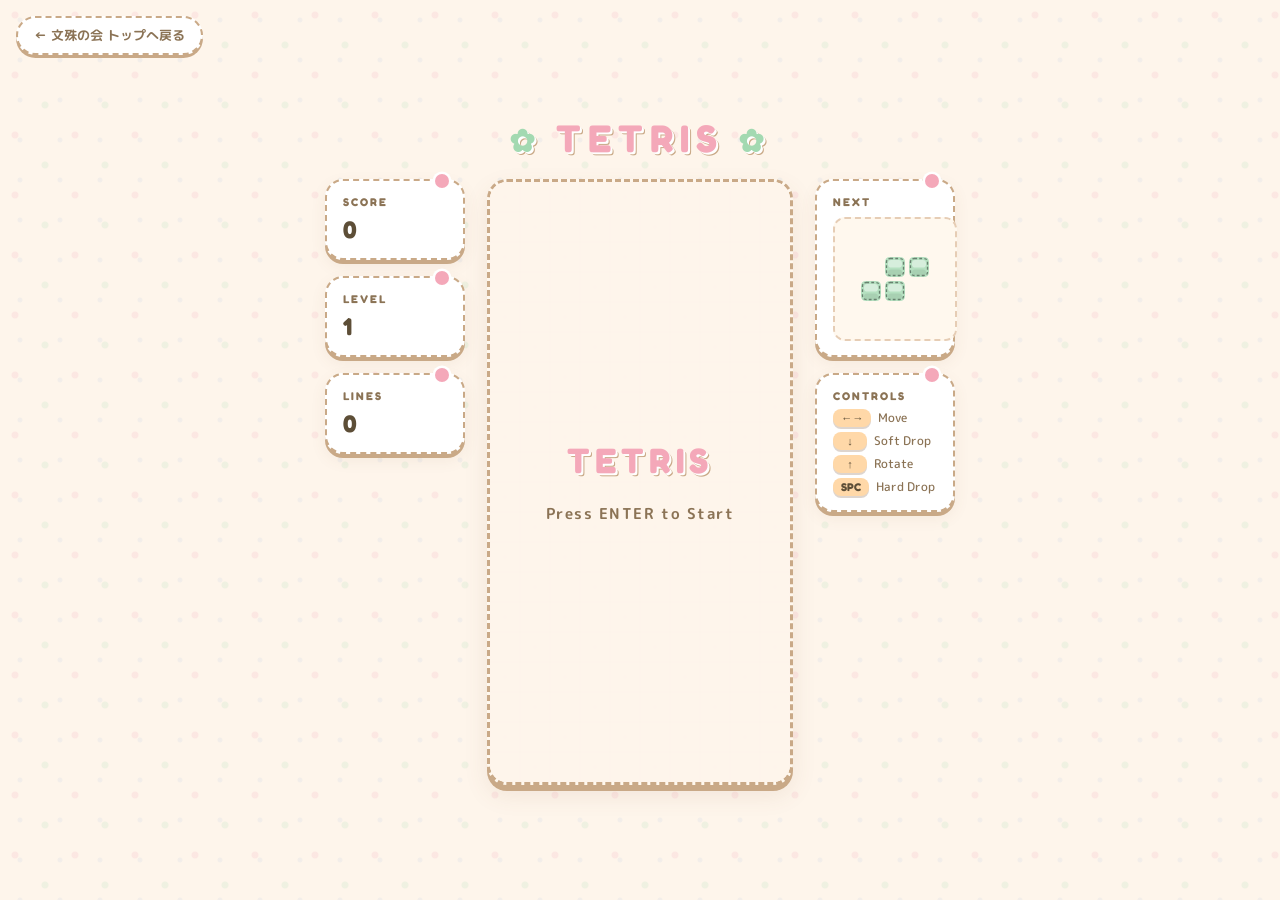
==== tetris/index.html @ 7ed442b9 "テトリスをフェルト風かわいいデザインにリニューアル ビジュアル： - 背景を生成り＋パステルドット柄に - パネルを角丸＋ステッチ風破線ボーダーに - ぽち（ボタン風アクセント）をパネル上部に配置 -" ====
<!DOCTYPE html>
<html lang="ja">
<head>
  <meta charset="UTF-8" />
  <meta name="viewport" content="width=device-width, initial-scale=1.0" />
  <title>TETRIS - 文殊の会</title>
  <link rel="icon" type="image/jpeg" href="../group-icon.JPG">
  <link rel="apple-touch-icon" href="../group-icon.JPG">
  <link rel="preconnect" href="https://fonts.googleapis.com">
  <link rel="preconnect" href="https://fonts.gstatic.com" crossorigin>
  <link href="https://fonts.googleapis.com/css2?family=Fredoka:wght@500;700&family=M+PLUS+Rounded+1c:wght@500;700;800&display=swap" rel="stylesheet">
  <link rel="stylesheet" href="style.css" />
</head>
<body>
  <a href="../index.html" class="home-back">← 文殊の会 トップへ戻る</a>

  <div id="app">
    <header>
      <h1>TETRIS</h1>
    </header>

    <main id="game-area">
      <!-- 左パネル: スコア情報 -->
      <aside id="panel-left">
        <div class="panel-block">
          <div class="label">SCORE</div>
          <div class="value" id="score">0</div>
        </div>
        <div class="panel-block">
          <div class="label">LEVEL</div>
          <div class="value" id="level">1</div>
        </div>
        <div class="panel-block">
          <div class="label">LINES</div>
          <div class="value" id="lines">0</div>
        </div>
      </aside>

      <!-- メインゲームボード -->
      <div id="board-wrapper">
        <canvas id="board" width="300" height="600"></canvas>
        <!-- オーバーレイ: スタート・ゲームオーバー -->
        <div id="overlay" class="overlay active">
          <div class="overlay-content">
            <div class="overlay-title" id="overlay-title">TETRIS</div>
            <div class="overlay-sub" id="overlay-sub">Press ENTER to Start</div>
          </div>
        </div>
      </div>

      <!-- 右パネル: ネクストピース -->
      <aside id="panel-right">
        <div class="panel-block">
          <div class="label">NEXT</div>
          <canvas id="next-canvas" width="120" height="120"></canvas>
        </div>
        <div class="panel-block controls-info">
          <div class="label">CONTROLS</div>
          <div class="control-item"><span class="key">←→</span> Move</div>
          <div class="control-item"><span class="key">↓</span> Soft Drop</div>
          <div class="control-item"><span class="key">↑</span> Rotate</div>
          <div class="control-item"><span class="key">SPC</span> Hard Drop</div>
        </div>
      </aside>
    </main>
  </div>

  <script src="tetris.js"></script>
</body>
</html>
---- tetris/style.css ----
/* ===== CSS Variables ===== */
:root {
  --bg:           #fef5eb;
  --bg-warm:      #fff8ee;
  --surface:      #ffffff;
  --border:       #e6cdb5;
  --border-dark:  #c9a987;
  --accent:       #f4a8b9;   /* dusty pink */
  --accent2:      #a3d9b1;   /* mint */
  --accent3:      #ffd8a8;   /* peach */
  --text:         #5d4e37;   /* warm brown */
  --text-mid:     #8b7355;
  --text-dim:     #b9a896;

  /* フェルト調パステル テトリミノカラー */
  --color-I: #a0d8e8;
  --color-O: #ffe4a3;
  --color-T: #d4b0e0;
  --color-S: #b5e0c0;
  --color-Z: #f7b8b8;
  --color-J: #b0c4e0;
  --color-L: #f5c89a;
  --color-G: #d4c5b9;
}

/* ===== Reset ===== */
*, *::before, *::after { box-sizing: border-box; margin: 0; padding: 0; }

body {
  background: var(--bg);
  color: var(--text);
  font-family: 'M PLUS Rounded 1c', sans-serif;
  font-weight: 500;
  min-height: 100vh;
  display: flex;
  align-items: center;
  justify-content: center;
  overflow: hidden;
  background-image:
    radial-gradient(circle at 25% 25%, rgba(244,168,185,0.18) 3px, transparent 4px),
    radial-gradient(circle at 75% 75%, rgba(163,217,177,0.16) 3px, transparent 4px),
    radial-gradient(circle at 50% 50%, rgba(176,196,224,0.14) 2px, transparent 3px);
  background-size: 60px 60px, 60px 60px, 40px 40px;
}

/* ===== Home Back Link ===== */
.home-back {
  position: fixed;
  top: 16px;
  left: 16px;
  z-index: 10;
  font-family: 'M PLUS Rounded 1c', sans-serif;
  font-weight: 700;
  font-size: 0.8rem;
  color: var(--text-mid);
  text-decoration: none;
  padding: 8px 16px;
  border: 2.5px dashed var(--border-dark);
  background: var(--surface);
  border-radius: 999px;
  transition: all 0.2s;
  box-shadow: 0 3px 0 var(--border-dark);
}
.home-back:hover {
  color: var(--accent);
  border-color: var(--accent);
  transform: translateY(-2px);
  box-shadow: 0 5px 0 var(--accent);
}
.home-back:active {
  transform: translateY(1px);
  box-shadow: 0 1px 0 var(--accent);
}

/* ===== App Layout ===== */
#app {
  display: flex;
  flex-direction: column;
  align-items: center;
  gap: 18px;
  position: relative;
  z-index: 1;
}

header h1 {
  font-family: 'Fredoka', 'M PLUS Rounded 1c', sans-serif;
  font-weight: 700;
  font-size: 2.4rem;
  letter-spacing: 0.18em;
  color: var(--accent);
  text-align: center;
  text-shadow: 2px 2px 0 var(--surface), 3px 3px 0 var(--border-dark);
}
header h1::before {
  content: '✿ ';
  color: var(--accent2);
  font-size: 0.8em;
}
header h1::after {
  content: ' ✿';
  color: var(--accent2);
  font-size: 0.8em;
}

/* ===== Game Area ===== */
#game-area {
  display: flex;
  align-items: flex-start;
  gap: 22px;
}

/* ===== Side Panels ===== */
aside {
  display: flex;
  flex-direction: column;
  gap: 16px;
  width: 140px;
}

.panel-block {
  background: var(--surface);
  border: 2.5px dashed var(--border-dark);
  border-radius: 18px;
  padding: 14px 16px;
  position: relative;
  box-shadow: 0 4px 0 var(--border-dark), 0 6px 16px rgba(125,90,60,0.08);
}

/* ぽち（ボタン風アクセント） */
.panel-block::before {
  content: '';
  position: absolute;
  top: -7px;
  right: 14px;
  width: 14px;
  height: 14px;
  background: var(--accent);
  border-radius: 50%;
  box-shadow: 0 0 0 2.5px var(--surface), 0 2px 0 var(--border-dark);
}

.label {
  font-family: 'Fredoka', 'M PLUS Rounded 1c', sans-serif;
  font-weight: 700;
  font-size: 0.7rem;
  letter-spacing: 0.18em;
  color: var(--text-mid);
  margin-bottom: 6px;
  text-transform: uppercase;
}

.value {
  font-family: 'Fredoka', 'M PLUS Rounded 1c', sans-serif;
  font-weight: 700;
  font-size: 1.5rem;
  color: var(--text);
  word-break: break-all;
}

/* ネクストキャンバス */
#next-canvas {
  display: block;
  margin-top: 8px;
  background: var(--bg-warm);
  border-radius: 12px;
  border: 2px dashed var(--border);
}

/* コントロール情報 */
.controls-info { gap: 4px; }
.control-item {
  font-size: 0.78rem;
  color: var(--text-mid);
  display: flex;
  align-items: center;
  gap: 7px;
  margin-top: 5px;
  font-weight: 500;
}
.key {
  background: var(--accent3);
  color: var(--text);
  padding: 2px 8px;
  font-family: 'Fredoka', sans-serif;
  font-weight: 700;
  font-size: 0.7rem;
  border-radius: 8px;
  min-width: 34px;
  text-align: center;
  box-shadow: 0 2px 0 rgba(125,90,60,0.25);
}

/* ===== Board Wrapper ===== */
#board-wrapper {
  position: relative;
  border: 3px dashed var(--border-dark);
  border-radius: 20px;
  overflow: hidden;
  background: var(--bg-warm);
  box-shadow: 0 6px 0 var(--border-dark), 0 10px 24px rgba(125,90,60,0.10);
}

#board {
  display: block;
}

/* ===== Overlay ===== */
.overlay {
  position: absolute;
  inset: 0;
  background: rgba(254, 245, 235, 0.94);
  display: flex;
  align-items: center;
  justify-content: center;
  opacity: 0;
  pointer-events: none;
  transition: opacity 0.3s ease;
}

.overlay.active {
  opacity: 1;
  pointer-events: auto;
}

.overlay-content {
  text-align: center;
}

.overlay-title {
  font-family: 'Fredoka', 'M PLUS Rounded 1c', sans-serif;
  font-weight: 700;
  font-size: 2.2rem;
  letter-spacing: 0.15em;
  color: var(--accent);
  text-shadow: 2px 2px 0 var(--surface), 3px 3px 0 var(--border-dark);
  margin-bottom: 22px;
  animation: bounce 1.4s ease-in-out infinite;
}

.overlay-sub {
  font-family: 'M PLUS Rounded 1c', sans-serif;
  font-weight: 700;
  font-size: 0.95rem;
  color: var(--text-mid);
  letter-spacing: 0.1em;
  animation: blink 1.2s step-end infinite;
}

/* ===== Animations ===== */
@keyframes bounce {
  0%, 100% { transform: translateY(0); }
  50%      { transform: translateY(-8px); }
}

@keyframes blink {
  0%, 100% { opacity: 1; }
  50%      { opacity: 0.4; }
}

/* ===== Garbage Warning Flash ===== */
@keyframes flash-pink {
  0%   { box-shadow: 0 0 0 6px var(--accent), 0 6px 0 var(--border-dark), 0 10px 24px rgba(125,90,60,0.10); }
  100% { box-shadow: 0 6px 0 var(--border-dark), 0 10px 24px rgba(125,90,60,0.10); }
}

#board-wrapper.garbage-flash {
  animation: flash-pink 0.55s ease-out forwards;
}
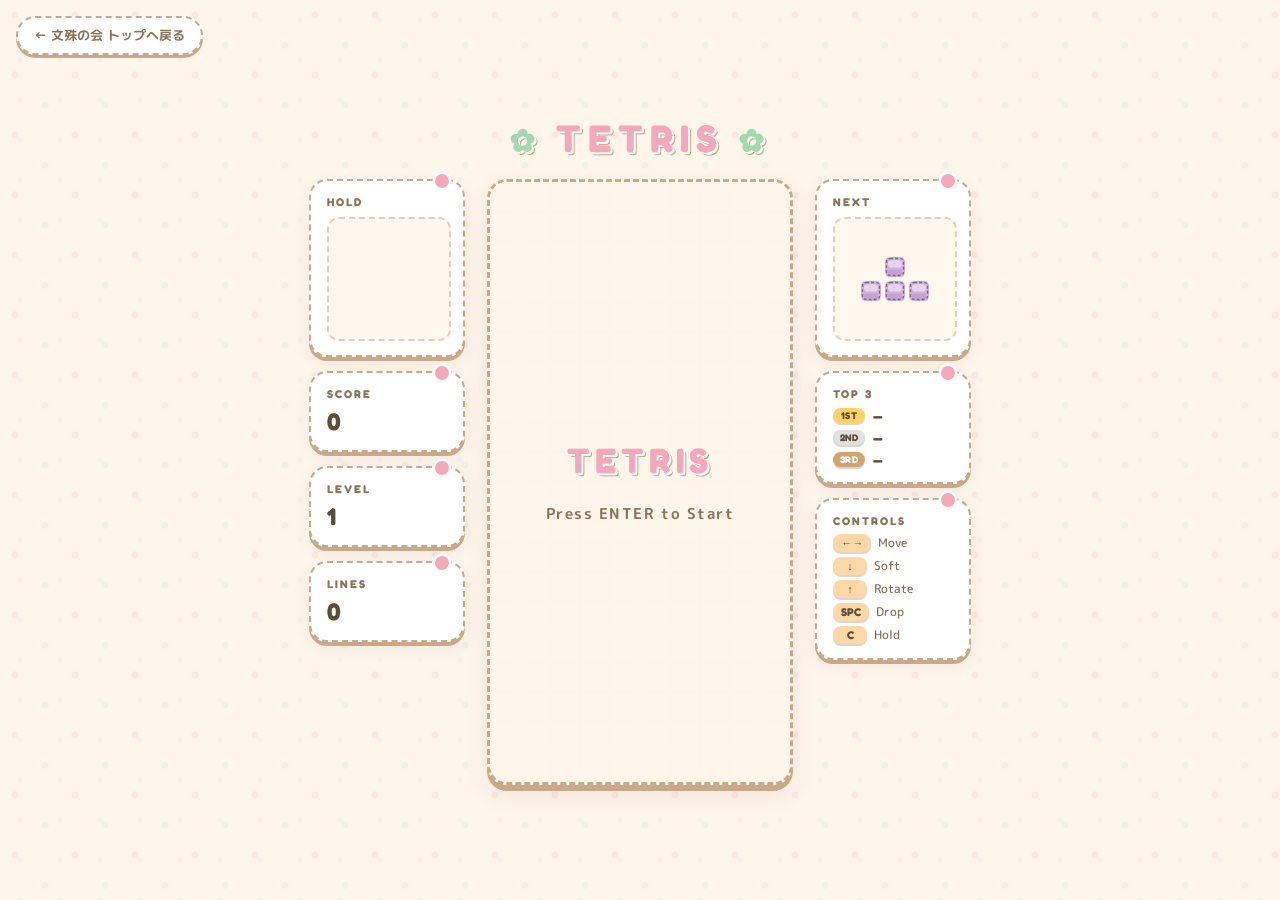
==== commit 9941c6d6: "Merge PR #12: ホールド+TOP3+光り演出+枠ズレ修正 テトリス：ホールド機能＋TOP3ハイスコア＋光る演出＋枠ズレ修正" ====
--- a/tetris/index.html
+++ b/tetris/index.html
@@ -20,8 +20,12 @@
     </header>
 
     <main id="game-area">
-      <!-- 左パネル: スコア情報 -->
+      <!-- 左パネル: スコア情報＋ホールド -->
       <aside id="panel-left">
+        <div class="panel-block">
+          <div class="label">HOLD</div>
+          <canvas id="hold-canvas" width="120" height="120"></canvas>
+        </div>
         <div class="panel-block">
           <div class="label">SCORE</div>
           <div class="value" id="score">0</div>
@@ -48,18 +52,27 @@
         </div>
       </div>
 
-      <!-- 右パネル: ネクストピース -->
+      <!-- 右パネル: ネクスト＋TOP3＋操作説明 -->
       <aside id="panel-right">
         <div class="panel-block">
           <div class="label">NEXT</div>
           <canvas id="next-canvas" width="120" height="120"></canvas>
         </div>
+        <div class="panel-block">
+          <div class="label">TOP 3</div>
+          <ol class="high-scores" id="high-scores">
+            <li class="rank-1"><span class="rank">1ST</span><span class="score">—</span></li>
+            <li class="rank-2"><span class="rank">2ND</span><span class="score">—</span></li>
+            <li class="rank-3"><span class="rank">3RD</span><span class="score">—</span></li>
+          </ol>
+        </div>
         <div class="panel-block controls-info">
           <div class="label">CONTROLS</div>
           <div class="control-item"><span class="key">←→</span> Move</div>
-          <div class="control-item"><span class="key">↓</span> Soft Drop</div>
+          <div class="control-item"><span class="key">↓</span> Soft</div>
           <div class="control-item"><span class="key">↑</span> Rotate</div>
-          <div class="control-item"><span class="key">SPC</span> Hard Drop</div>
+          <div class="control-item"><span class="key">SPC</span> Drop</div>
+          <div class="control-item"><span class="key">C</span> Hold</div>
         </div>
       </aside>
     </main>
--- a/tetris/style.css
+++ b/tetris/style.css
@@ -8,6 +8,9 @@
   --accent:       #f4a8b9;   /* dusty pink */
   --accent2:      #a3d9b1;   /* mint */
   --accent3:      #ffd8a8;   /* peach */
+  --gold:         #ffd166;
+  --silver:       #e0e0e0;
+  --bronze:       #d4a373;
   --text:         #5d4e37;   /* warm brown */
   --text-mid:     #8b7355;
   --text-dim:     #b9a896;
@@ -113,8 +116,8 @@
 aside {
   display: flex;
   flex-direction: column;
-  gap: 16px;
-  width: 140px;
+  gap: 14px;
+  width: 156px;   /* キャンバス120pxを中央配置できる幅に拡張 */
 }
 
 .panel-block {
@@ -155,15 +158,79 @@
   font-size: 1.5rem;
   color: var(--text);
   word-break: break-all;
-}
-
-/* ネクストキャンバス */
+  transition: color 0.3s;
+}
+
+/* ハイスコア更新時の演出 */
+@keyframes hi-score-glow {
+  0%, 100% {
+    color: var(--accent);
+    text-shadow: 0 0 8px var(--accent), 0 0 16px rgba(244,168,185,0.6);
+    transform: scale(1);
+  }
+  50% {
+    color: #f8b500;
+    text-shadow: 0 0 14px var(--gold), 0 0 24px var(--gold), 0 0 36px rgba(255,209,102,0.7);
+    transform: scale(1.05);
+  }
+}
+.value.hi-score {
+  animation: hi-score-glow 0.9s ease-in-out infinite;
+}
+
+/* HOLD / NEXT キャンバス（中央配置） */
+#hold-canvas,
 #next-canvas {
   display: block;
-  margin-top: 8px;
+  margin: 8px auto 0;
   background: var(--bg-warm);
   border-radius: 12px;
   border: 2px dashed var(--border);
+  box-sizing: content-box;   /* 内部解像度120pxを縮ませない */
+}
+
+/* ホールド使用済みのときは少し薄く */
+#hold-canvas.disabled {
+  opacity: 0.45;
+}
+
+/* ===== ハイスコア TOP3 ===== */
+.high-scores {
+  list-style: none;
+  margin-top: 6px;
+  display: flex;
+  flex-direction: column;
+  gap: 5px;
+}
+.high-scores li {
+  display: flex;
+  align-items: center;
+  gap: 8px;
+  font-family: 'Fredoka', 'M PLUS Rounded 1c', sans-serif;
+}
+.high-scores .rank {
+  font-weight: 700;
+  font-size: 0.6rem;
+  letter-spacing: 0.04em;
+  padding: 2px 7px;
+  border-radius: 8px;
+  box-shadow: 0 2px 0 rgba(125,90,60,0.25);
+  color: var(--text);
+  flex-shrink: 0;
+  min-width: 32px;
+  text-align: center;
+}
+.rank-1 .rank { background: var(--gold); }
+.rank-2 .rank { background: var(--silver); }
+.rank-3 .rank { background: var(--bronze); color: #fff; }
+.high-scores .score {
+  font-weight: 700;
+  font-size: 0.9rem;
+  color: var(--text);
+}
+.high-scores li.is-new .score {
+  color: var(--accent);
+  animation: hi-score-glow 0.9s ease-in-out infinite;
 }
 
 /* コントロール情報 */
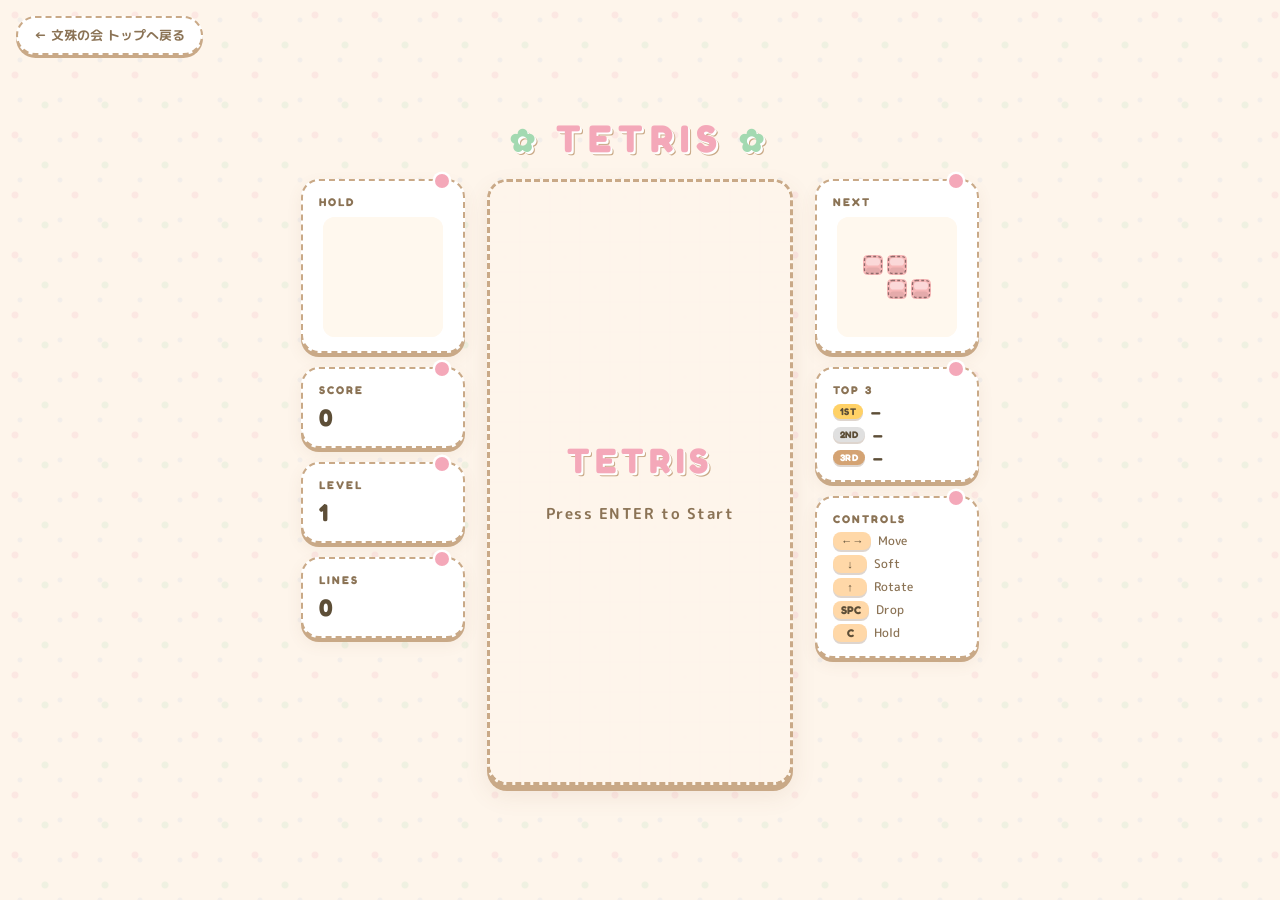
==== commit 2c308b5c: "Merge PR #13: 枠ズレ/TOP3はみ出し/Hold/保存修正 テトリス: 枠ズレ・TOP3はみ出し・Hold/保存不具合を修正" ====
--- a/tetris/index.html
+++ b/tetris/index.html
@@ -9,7 +9,7 @@
   <link rel="preconnect" href="https://fonts.googleapis.com">
   <link rel="preconnect" href="https://fonts.gstatic.com" crossorigin>
   <link href="https://fonts.googleapis.com/css2?family=Fredoka:wght@500;700&family=M+PLUS+Rounded+1c:wght@500;700;800&display=swap" rel="stylesheet">
-  <link rel="stylesheet" href="style.css" />
+  <link rel="stylesheet" href="style.css?v=3" />
 </head>
 <body>
   <a href="../index.html" class="home-back">← 文殊の会 トップへ戻る</a>
@@ -60,11 +60,11 @@
         </div>
         <div class="panel-block">
           <div class="label">TOP 3</div>
-          <ol class="high-scores" id="high-scores">
-            <li class="rank-1"><span class="rank">1ST</span><span class="score">—</span></li>
-            <li class="rank-2"><span class="rank">2ND</span><span class="score">—</span></li>
-            <li class="rank-3"><span class="rank">3RD</span><span class="score">—</span></li>
-          </ol>
+          <div class="high-scores" id="high-scores">
+            <div class="hi-row rank-1"><span class="rank">1ST</span><span class="score">—</span></div>
+            <div class="hi-row rank-2"><span class="rank">2ND</span><span class="score">—</span></div>
+            <div class="hi-row rank-3"><span class="rank">3RD</span><span class="score">—</span></div>
+          </div>
         </div>
         <div class="panel-block controls-info">
           <div class="label">CONTROLS</div>
@@ -78,6 +78,6 @@
     </main>
   </div>
 
-  <script src="tetris.js"></script>
+  <script src="tetris.js?v=3"></script>
 </body>
 </html>
--- a/tetris/style.css
+++ b/tetris/style.css
@@ -117,7 +117,7 @@
   display: flex;
   flex-direction: column;
   gap: 14px;
-  width: 156px;   /* キャンバス120pxを中央配置できる幅に拡張 */
+  width: 164px;   /* キャンバス120pxを完全に内側に収める幅 */
 }
 
 .panel-block {
@@ -185,8 +185,9 @@
   margin: 8px auto 0;
   background: var(--bg-warm);
   border-radius: 12px;
-  border: 2px dashed var(--border);
   box-sizing: content-box;   /* 内部解像度120pxを縮ませない */
+  /* 二重枠を避けるためキャンバス自体のボーダーは外す
+     パネルブロック側の破線枠＋背景色の差で視覚的にフレームを表現 */
 }
 
 /* ホールド使用済みのときは少し薄く */
@@ -196,19 +197,18 @@
 
 /* ===== ハイスコア TOP3 ===== */
 .high-scores {
-  list-style: none;
   margin-top: 6px;
   display: flex;
   flex-direction: column;
-  gap: 5px;
-}
-.high-scores li {
+  gap: 6px;
+}
+.hi-row {
   display: flex;
   align-items: center;
   gap: 8px;
   font-family: 'Fredoka', 'M PLUS Rounded 1c', sans-serif;
 }
-.high-scores .rank {
+.hi-row .rank {
   font-weight: 700;
   font-size: 0.6rem;
   letter-spacing: 0.04em;
@@ -217,18 +217,23 @@
   box-shadow: 0 2px 0 rgba(125,90,60,0.25);
   color: var(--text);
   flex-shrink: 0;
-  min-width: 32px;
+  min-width: 30px;
   text-align: center;
 }
 .rank-1 .rank { background: var(--gold); }
 .rank-2 .rank { background: var(--silver); }
 .rank-3 .rank { background: var(--bronze); color: #fff; }
-.high-scores .score {
+.hi-row .score {
   font-weight: 700;
   font-size: 0.9rem;
   color: var(--text);
-}
-.high-scores li.is-new .score {
+  flex: 1;
+  min-width: 0;
+  overflow: hidden;
+  text-overflow: ellipsis;
+  white-space: nowrap;
+}
+.hi-row.is-new .score {
   color: var(--accent);
   animation: hi-score-glow 0.9s ease-in-out infinite;
 }
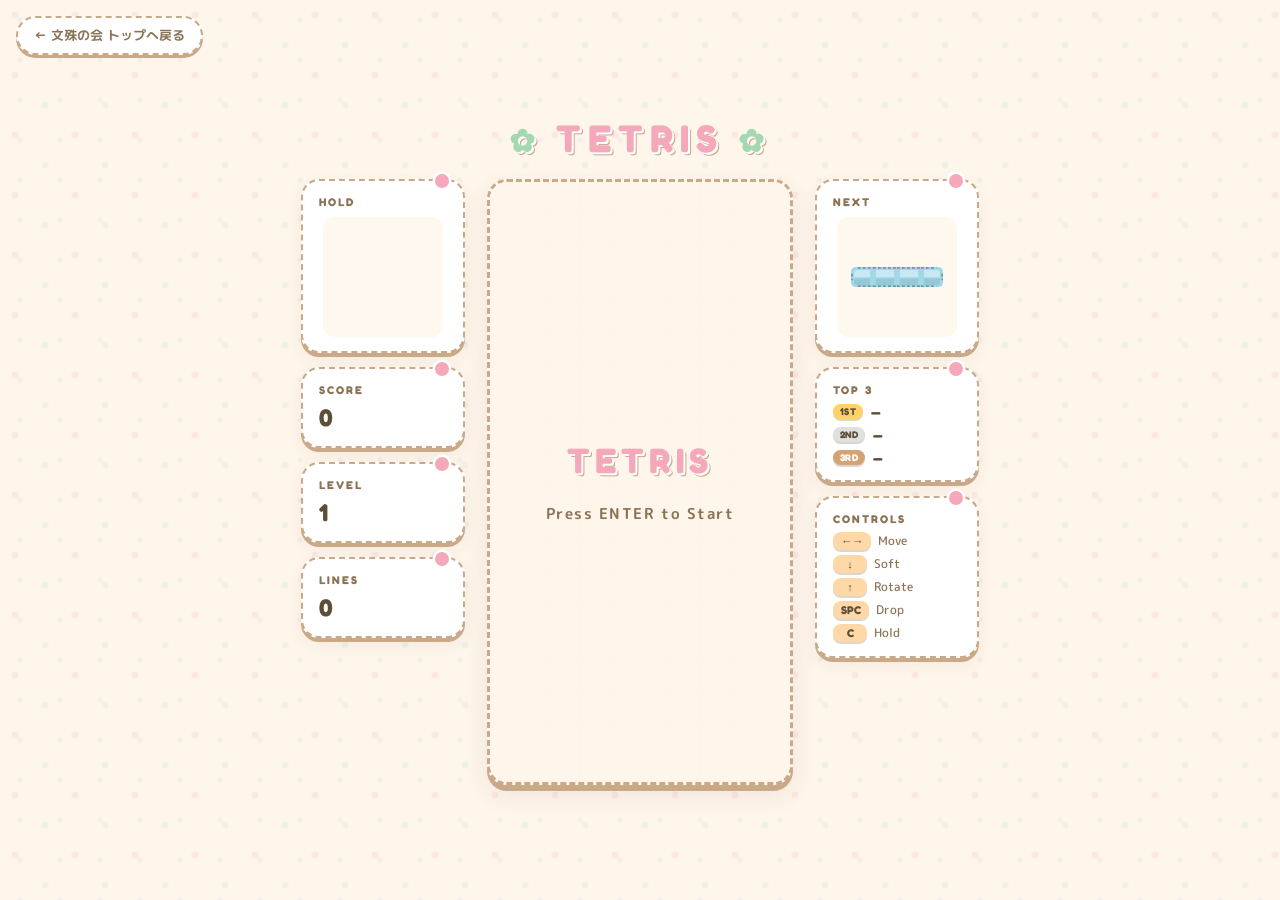
==== commit af798d70: "Merge PR #14: ピース内セル連結描画 テトリス: 同一ピース内のセル隙間を消して連結描画" ====
--- a/tetris/index.html
+++ b/tetris/index.html
@@ -9,7 +9,7 @@
   <link rel="preconnect" href="https://fonts.googleapis.com">
   <link rel="preconnect" href="https://fonts.gstatic.com" crossorigin>
   <link href="https://fonts.googleapis.com/css2?family=Fredoka:wght@500;700&family=M+PLUS+Rounded+1c:wght@500;700;800&display=swap" rel="stylesheet">
-  <link rel="stylesheet" href="style.css?v=3" />
+  <link rel="stylesheet" href="style.css?v=4" />
 </head>
 <body>
   <a href="../index.html" class="home-back">← 文殊の会 トップへ戻る</a>
@@ -78,6 +78,6 @@
     </main>
   </div>
 
-  <script src="tetris.js?v=3"></script>
+  <script src="tetris.js?v=4"></script>
 </body>
 </html>
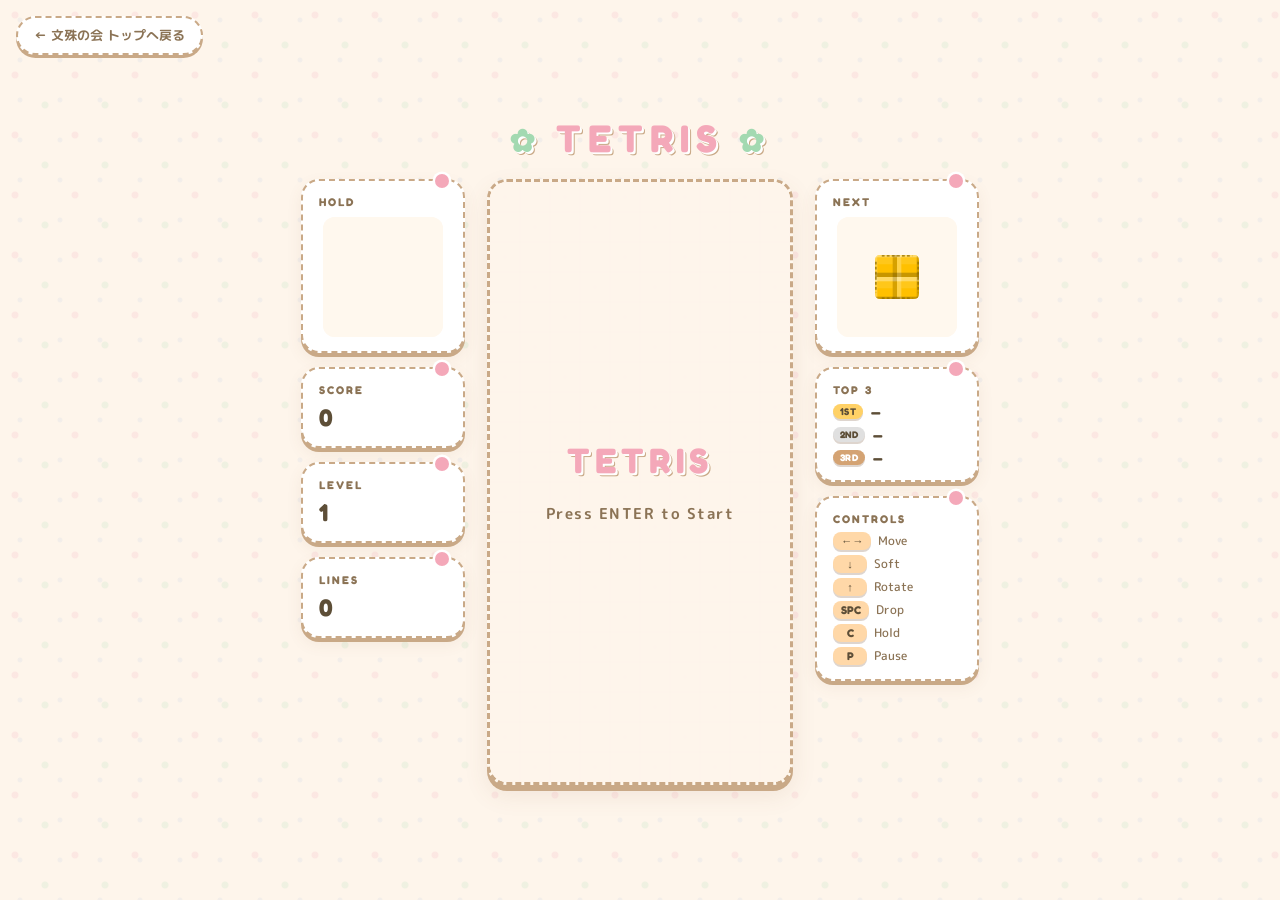
==== commit 2931c80a: "テトリス: ビビッドカラー＋4方向ベベルでクラシック感を復活＋Pause機能追加 参考デザインを取り入れ、テトリミノに「テトリス感」を戻す： - 色を鮮やかなフェルトカラーに変更   I=#5b9bd" ====
--- a/tetris/index.html
+++ b/tetris/index.html
@@ -9,7 +9,7 @@
   <link rel="preconnect" href="https://fonts.googleapis.com">
   <link rel="preconnect" href="https://fonts.gstatic.com" crossorigin>
   <link href="https://fonts.googleapis.com/css2?family=Fredoka:wght@500;700&family=M+PLUS+Rounded+1c:wght@500;700;800&display=swap" rel="stylesheet">
-  <link rel="stylesheet" href="style.css?v=4" />
+  <link rel="stylesheet" href="style.css?v=5" />
 </head>
 <body>
   <a href="../index.html" class="home-back">← 文殊の会 トップへ戻る</a>
@@ -73,11 +73,12 @@
           <div class="control-item"><span class="key">↑</span> Rotate</div>
           <div class="control-item"><span class="key">SPC</span> Drop</div>
           <div class="control-item"><span class="key">C</span> Hold</div>
+          <div class="control-item"><span class="key">P</span> Pause</div>
         </div>
       </aside>
     </main>
   </div>
 
-  <script src="tetris.js?v=4"></script>
+  <script src="tetris.js?v=5"></script>
 </body>
 </html>
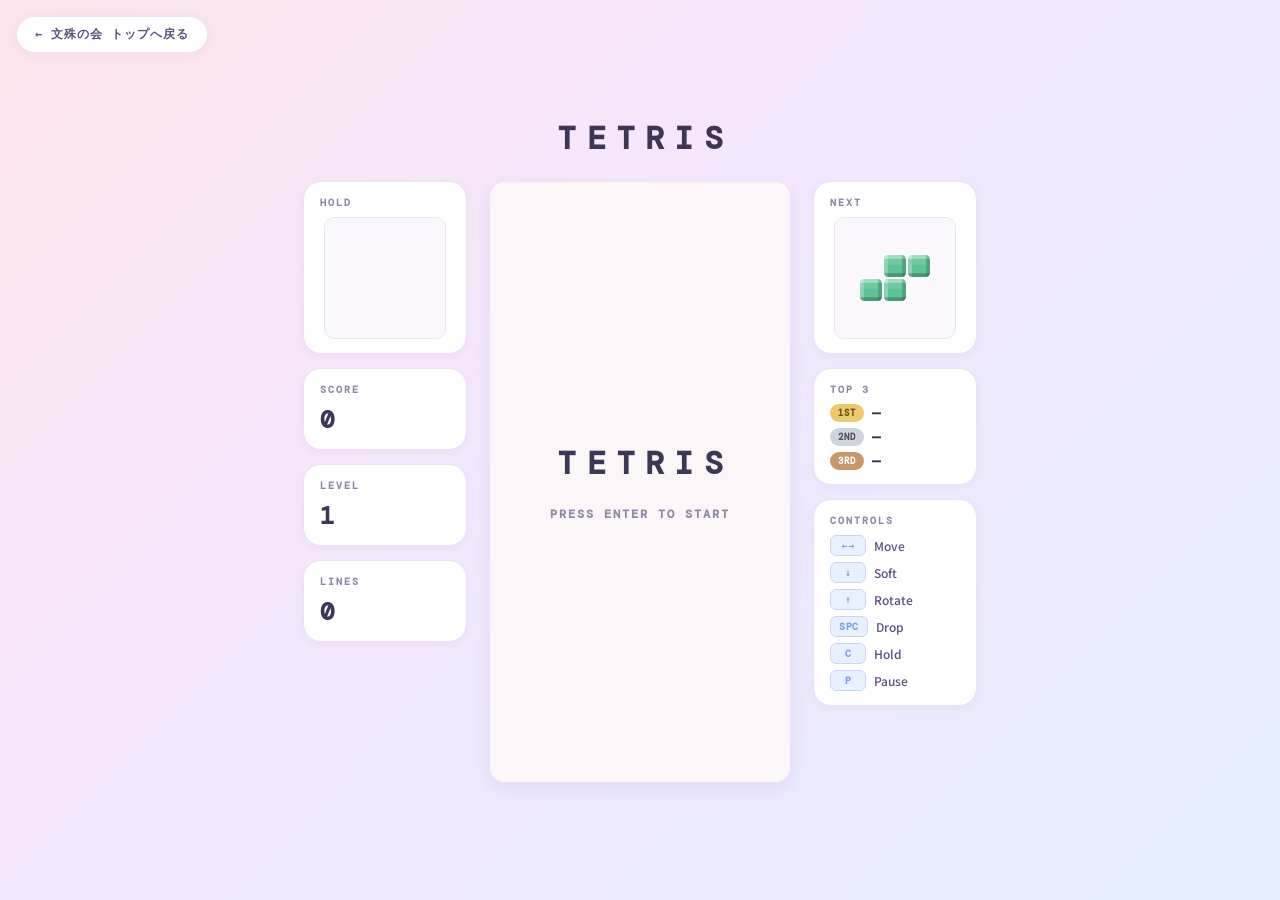
==== commit 98fbe6bb: "テトリス: フェルト調をやめてメインサイト準拠のクリーンなタイルUIに刷新 - 破線ボーダー・ぽち・暖色クリーム背景などフェルト要素を撤去 - メインサイトと同じ Noto Sans JP + DM " ====
--- a/tetris/index.html
+++ b/tetris/index.html
@@ -8,8 +8,8 @@
   <link rel="apple-touch-icon" href="../group-icon.JPG">
   <link rel="preconnect" href="https://fonts.googleapis.com">
   <link rel="preconnect" href="https://fonts.gstatic.com" crossorigin>
-  <link href="https://fonts.googleapis.com/css2?family=Fredoka:wght@500;700&family=M+PLUS+Rounded+1c:wght@500;700;800&display=swap" rel="stylesheet">
-  <link rel="stylesheet" href="style.css?v=5" />
+  <link href="https://fonts.googleapis.com/css2?family=Noto+Sans+JP:wght@400;500;700;900&family=DM+Mono:wght@400;500;600&display=swap" rel="stylesheet">
+  <link rel="stylesheet" href="style.css?v=6" />
 </head>
 <body>
   <a href="../index.html" class="home-back">← 文殊の会 トップへ戻る</a>
@@ -79,6 +79,6 @@
     </main>
   </div>
 
-  <script src="tetris.js?v=5"></script>
+  <script src="tetris.js?v=6"></script>
 </body>
 </html>
--- a/tetris/style.css
+++ b/tetris/style.css
@@ -1,49 +1,49 @@
-/* ===== CSS Variables ===== */
+/* ===== CSS Variables (メインサイトのトーンに統一) ===== */
 :root {
-  --bg:           #fef5eb;
-  --bg-warm:      #fff8ee;
-  --surface:      #ffffff;
-  --border:       #e6cdb5;
-  --border-dark:  #c9a987;
-  --accent:       #f4a8b9;   /* dusty pink */
-  --accent2:      #a3d9b1;   /* mint */
-  --accent3:      #ffd8a8;   /* peach */
-  --gold:         #ffd166;
-  --silver:       #e0e0e0;
-  --bronze:       #d4a373;
-  --text:         #5d4e37;   /* warm brown */
-  --text-mid:     #8b7355;
-  --text-dim:     #b9a896;
-
-  /* フェルト調パステル テトリミノカラー */
-  --color-I: #a0d8e8;
-  --color-O: #ffe4a3;
-  --color-T: #d4b0e0;
-  --color-S: #b5e0c0;
-  --color-Z: #f7b8b8;
-  --color-J: #b0c4e0;
-  --color-L: #f5c89a;
-  --color-G: #d4c5b9;
+  --bg-grad-1:   #fde4ec;
+  --bg-grad-2:   #f3e8ff;
+  --bg-grad-3:   #e4edff;
+
+  --surface:     #ffffff;
+  --surface-2:   #faf8fd;
+  --border:      #ece3f0;
+  --border-mid:  #d8cfe0;
+
+  --text:        #3d3654;
+  --text-sub:    #5a527a;
+  --muted:       #8e87a5;
+
+  --accent:      #7c9ee3;   /* purple-blue */
+  --accent-bg:   #e8f1ff;
+  --pink:        #d96a8a;
+  --pink-bg:     #ffe6ec;
+  --green:       #5cb89a;
+  --green-bg:    #dcf5ea;
+  --gold:        #c59a30;
+  --gold-bg:     #fff3d0;
+  --gold-border: #ecc96a;
+
+  --silver:      #cfd3df;
+  --bronze:      #c9986a;
+
+  --shadow-sm:   0 2px 8px rgba(140, 110, 160, 0.08);
+  --shadow-md:   0 6px 20px rgba(140, 110, 160, 0.12);
 }
 
 /* ===== Reset ===== */
 *, *::before, *::after { box-sizing: border-box; margin: 0; padding: 0; }
 
 body {
-  background: var(--bg);
-  color: var(--text);
-  font-family: 'M PLUS Rounded 1c', sans-serif;
-  font-weight: 500;
+  background: linear-gradient(135deg, var(--bg-grad-1) 0%, var(--bg-grad-2) 45%, var(--bg-grad-3) 100%);
+  background-attachment: fixed;
+  color: var(--text);
+  font-family: 'Noto Sans JP', sans-serif;
+  font-weight: 400;
   min-height: 100vh;
   display: flex;
   align-items: center;
   justify-content: center;
   overflow: hidden;
-  background-image:
-    radial-gradient(circle at 25% 25%, rgba(244,168,185,0.18) 3px, transparent 4px),
-    radial-gradient(circle at 75% 75%, rgba(163,217,177,0.16) 3px, transparent 4px),
-    radial-gradient(circle at 50% 50%, rgba(176,196,224,0.14) 2px, transparent 3px);
-  background-size: 60px 60px, 60px 60px, 40px 40px;
 }
 
 /* ===== Home Back Link ===== */
@@ -52,27 +52,28 @@
   top: 16px;
   left: 16px;
   z-index: 10;
-  font-family: 'M PLUS Rounded 1c', sans-serif;
-  font-weight: 700;
-  font-size: 0.8rem;
-  color: var(--text-mid);
+  font-family: 'DM Mono', monospace;
+  font-weight: 600;
+  font-size: 12px;
+  letter-spacing: 1px;
+  color: var(--text-sub);
   text-decoration: none;
-  padding: 8px 16px;
-  border: 2.5px dashed var(--border-dark);
+  padding: 9px 18px;
+  border: 1.5px solid var(--border);
   background: var(--surface);
   border-radius: 999px;
-  transition: all 0.2s;
-  box-shadow: 0 3px 0 var(--border-dark);
+  transition: transform 0.15s, box-shadow 0.15s, color 0.15s, border-color 0.15s;
+  box-shadow: var(--shadow-sm);
 }
 .home-back:hover {
   color: var(--accent);
   border-color: var(--accent);
-  transform: translateY(-2px);
-  box-shadow: 0 5px 0 var(--accent);
+  transform: translateY(-1px);
+  box-shadow: var(--shadow-md);
 }
 .home-back:active {
-  transform: translateY(1px);
-  box-shadow: 0 1px 0 var(--accent);
+  transform: translateY(0);
+  box-shadow: var(--shadow-sm);
 }
 
 /* ===== App Layout ===== */
@@ -80,29 +81,19 @@
   display: flex;
   flex-direction: column;
   align-items: center;
-  gap: 18px;
+  gap: 22px;
   position: relative;
   z-index: 1;
 }
 
 header h1 {
-  font-family: 'Fredoka', 'M PLUS Rounded 1c', sans-serif;
-  font-weight: 700;
-  font-size: 2.4rem;
-  letter-spacing: 0.18em;
-  color: var(--accent);
+  font-family: 'DM Mono', 'Noto Sans JP', monospace;
+  font-weight: 600;
+  font-size: 2rem;
+  letter-spacing: 0.32em;
+  color: var(--text);
   text-align: center;
-  text-shadow: 2px 2px 0 var(--surface), 3px 3px 0 var(--border-dark);
-}
-header h1::before {
-  content: '✿ ';
-  color: var(--accent2);
-  font-size: 0.8em;
-}
-header h1::after {
-  content: ' ✿';
-  color: var(--accent2);
-  font-size: 0.8em;
+  padding-left: 0.32em; /* letter-spacing 補正 */
 }
 
 /* ===== Game Area ===== */
@@ -117,87 +108,66 @@
   display: flex;
   flex-direction: column;
   gap: 14px;
-  width: 164px;   /* キャンバス120pxを完全に内側に収める幅 */
+  width: 164px;
 }
 
 .panel-block {
   background: var(--surface);
-  border: 2.5px dashed var(--border-dark);
+  border: 1.5px solid var(--border);
   border-radius: 18px;
   padding: 14px 16px;
-  position: relative;
-  box-shadow: 0 4px 0 var(--border-dark), 0 6px 16px rgba(125,90,60,0.08);
-}
-
-/* ぽち（ボタン風アクセント） */
-.panel-block::before {
-  content: '';
-  position: absolute;
-  top: -7px;
-  right: 14px;
-  width: 14px;
-  height: 14px;
-  background: var(--accent);
-  border-radius: 50%;
-  box-shadow: 0 0 0 2.5px var(--surface), 0 2px 0 var(--border-dark);
+  box-shadow: var(--shadow-sm);
 }
 
 .label {
-  font-family: 'Fredoka', 'M PLUS Rounded 1c', sans-serif;
+  font-family: 'DM Mono', monospace;
   font-weight: 700;
-  font-size: 0.7rem;
-  letter-spacing: 0.18em;
-  color: var(--text-mid);
-  margin-bottom: 6px;
+  font-size: 10px;
+  letter-spacing: 2px;
+  color: var(--muted);
+  margin-bottom: 8px;
   text-transform: uppercase;
 }
 
 .value {
-  font-family: 'Fredoka', 'M PLUS Rounded 1c', sans-serif;
-  font-weight: 700;
+  font-family: 'DM Mono', monospace;
+  font-weight: 600;
   font-size: 1.5rem;
   color: var(--text);
   word-break: break-all;
   transition: color 0.3s;
 }
 
-/* ハイスコア更新時の演出 */
+/* ハイスコア更新時のグロー */
 @keyframes hi-score-glow {
   0%, 100% {
-    color: var(--accent);
-    text-shadow: 0 0 8px var(--accent), 0 0 16px rgba(244,168,185,0.6);
-    transform: scale(1);
+    color: var(--pink);
+    text-shadow: 0 0 6px rgba(217, 106, 138, 0.5);
   }
   50% {
-    color: #f8b500;
-    text-shadow: 0 0 14px var(--gold), 0 0 24px var(--gold), 0 0 36px rgba(255,209,102,0.7);
-    transform: scale(1.05);
+    color: var(--gold);
+    text-shadow: 0 0 10px rgba(236, 201, 106, 0.7), 0 0 18px rgba(236, 201, 106, 0.4);
   }
 }
 .value.hi-score {
   animation: hi-score-glow 0.9s ease-in-out infinite;
 }
 
-/* HOLD / NEXT キャンバス（中央配置） */
+/* HOLD / NEXT キャンバス */
 #hold-canvas,
 #next-canvas {
   display: block;
-  margin: 8px auto 0;
-  background: var(--bg-warm);
-  border-radius: 12px;
-  box-sizing: content-box;   /* 内部解像度120pxを縮ませない */
-  /* 二重枠を避けるためキャンバス自体のボーダーは外す
-     パネルブロック側の破線枠＋背景色の差で視覚的にフレームを表現 */
-}
-
-/* ホールド使用済みのときは少し薄く */
-#hold-canvas.disabled {
-  opacity: 0.45;
-}
+  margin: 6px auto 0;
+  background: var(--surface-2);
+  border: 1.5px solid var(--border);
+  border-radius: 10px;
+  box-sizing: content-box;
+}
+#hold-canvas.disabled { opacity: 0.45; }
 
 /* ===== ハイスコア TOP3 ===== */
 .high-scores {
-  margin-top: 6px;
+  margin-top: 4px;
   display: flex;
   flex-direction: column;
   gap: 6px;
@@ -206,26 +176,25 @@
   display: flex;
   align-items: center;
   gap: 8px;
-  font-family: 'Fredoka', 'M PLUS Rounded 1c', sans-serif;
+  font-family: 'DM Mono', monospace;
 }
 .hi-row .rank {
   font-weight: 700;
-  font-size: 0.6rem;
-  letter-spacing: 0.04em;
-  padding: 2px 7px;
-  border-radius: 8px;
-  box-shadow: 0 2px 0 rgba(125,90,60,0.25);
-  color: var(--text);
+  font-size: 9px;
+  letter-spacing: 1px;
+  padding: 3px 8px;
+  border-radius: 999px;
+  color: #fff;
   flex-shrink: 0;
-  min-width: 30px;
+  min-width: 32px;
   text-align: center;
 }
-.rank-1 .rank { background: var(--gold); }
-.rank-2 .rank { background: var(--silver); }
-.rank-3 .rank { background: var(--bronze); color: #fff; }
+.rank-1 .rank { background: var(--gold-border); color: #6a4c10; }
+.rank-2 .rank { background: var(--silver);      color: #4a4f5d; }
+.rank-3 .rank { background: var(--bronze);      color: #fff;    }
 .hi-row .score {
-  font-weight: 700;
-  font-size: 0.9rem;
+  font-weight: 600;
+  font-size: 0.85rem;
   color: var(--text);
   flex: 1;
   min-width: 0;
@@ -234,94 +203,86 @@
   white-space: nowrap;
 }
 .hi-row.is-new .score {
-  color: var(--accent);
   animation: hi-score-glow 0.9s ease-in-out infinite;
 }
 
 /* コントロール情報 */
 .controls-info { gap: 4px; }
 .control-item {
-  font-size: 0.78rem;
-  color: var(--text-mid);
-  display: flex;
-  align-items: center;
-  gap: 7px;
-  margin-top: 5px;
+  font-family: 'Noto Sans JP', sans-serif;
+  font-size: 12px;
+  color: var(--text-sub);
+  display: flex;
+  align-items: center;
+  gap: 8px;
+  margin-top: 6px;
   font-weight: 500;
 }
 .key {
-  background: var(--accent3);
-  color: var(--text);
-  padding: 2px 8px;
-  font-family: 'Fredoka', sans-serif;
+  background: var(--accent-bg);
+  color: var(--accent);
+  padding: 3px 8px;
+  font-family: 'DM Mono', monospace;
   font-weight: 700;
-  font-size: 0.7rem;
-  border-radius: 8px;
-  min-width: 34px;
+  font-size: 10px;
+  letter-spacing: 0.5px;
+  border-radius: 6px;
+  min-width: 36px;
   text-align: center;
-  box-shadow: 0 2px 0 rgba(125,90,60,0.25);
+  border: 1px solid #c7d7f3;
 }
 
 /* ===== Board Wrapper ===== */
 #board-wrapper {
   position: relative;
-  border: 3px dashed var(--border-dark);
-  border-radius: 20px;
+  border: 1.5px solid var(--border);
+  border-radius: 16px;
   overflow: hidden;
-  background: var(--bg-warm);
-  box-shadow: 0 6px 0 var(--border-dark), 0 10px 24px rgba(125,90,60,0.10);
-}
-
-#board {
-  display: block;
-}
+  background: var(--surface);
+  box-shadow: var(--shadow-md);
+}
+
+#board { display: block; }
 
 /* ===== Overlay ===== */
 .overlay {
   position: absolute;
   inset: 0;
-  background: rgba(254, 245, 235, 0.94);
+  background: rgba(253, 246, 248, 0.92);
+  backdrop-filter: blur(2px);
+  -webkit-backdrop-filter: blur(2px);
   display: flex;
   align-items: center;
   justify-content: center;
   opacity: 0;
   pointer-events: none;
-  transition: opacity 0.3s ease;
-}
-
+  transition: opacity 0.25s ease;
+}
 .overlay.active {
   opacity: 1;
   pointer-events: auto;
 }
 
-.overlay-content {
-  text-align: center;
-}
+.overlay-content { text-align: center; }
 
 .overlay-title {
-  font-family: 'Fredoka', 'M PLUS Rounded 1c', sans-serif;
-  font-weight: 700;
-  font-size: 2.2rem;
-  letter-spacing: 0.15em;
-  color: var(--accent);
-  text-shadow: 2px 2px 0 var(--surface), 3px 3px 0 var(--border-dark);
+  font-family: 'DM Mono', 'Noto Sans JP', monospace;
+  font-weight: 600;
+  font-size: 2rem;
+  letter-spacing: 0.32em;
+  color: var(--text);
+  padding-left: 0.32em;
   margin-bottom: 22px;
-  animation: bounce 1.4s ease-in-out infinite;
 }
 
 .overlay-sub {
-  font-family: 'M PLUS Rounded 1c', sans-serif;
-  font-weight: 700;
-  font-size: 0.95rem;
-  color: var(--text-mid);
-  letter-spacing: 0.1em;
-  animation: blink 1.2s step-end infinite;
-}
-
-/* ===== Animations ===== */
-@keyframes bounce {
-  0%, 100% { transform: translateY(0); }
-  50%      { transform: translateY(-8px); }
+  font-family: 'DM Mono', monospace;
+  font-weight: 600;
+  font-size: 12px;
+  color: var(--muted);
+  letter-spacing: 2px;
+  text-transform: uppercase;
+  animation: blink 1.4s step-end infinite;
 }
 
 @keyframes blink {
@@ -331,10 +292,9 @@
 
 /* ===== Garbage Warning Flash ===== */
 @keyframes flash-pink {
-  0%   { box-shadow: 0 0 0 6px var(--accent), 0 6px 0 var(--border-dark), 0 10px 24px rgba(125,90,60,0.10); }
-  100% { box-shadow: 0 6px 0 var(--border-dark), 0 10px 24px rgba(125,90,60,0.10); }
-}
-
+  0%   { box-shadow: 0 0 0 4px rgba(217, 106, 138, 0.55), var(--shadow-md); }
+  100% { box-shadow: var(--shadow-md); }
+}
 #board-wrapper.garbage-flash {
   animation: flash-pink 0.55s ease-out forwards;
 }
